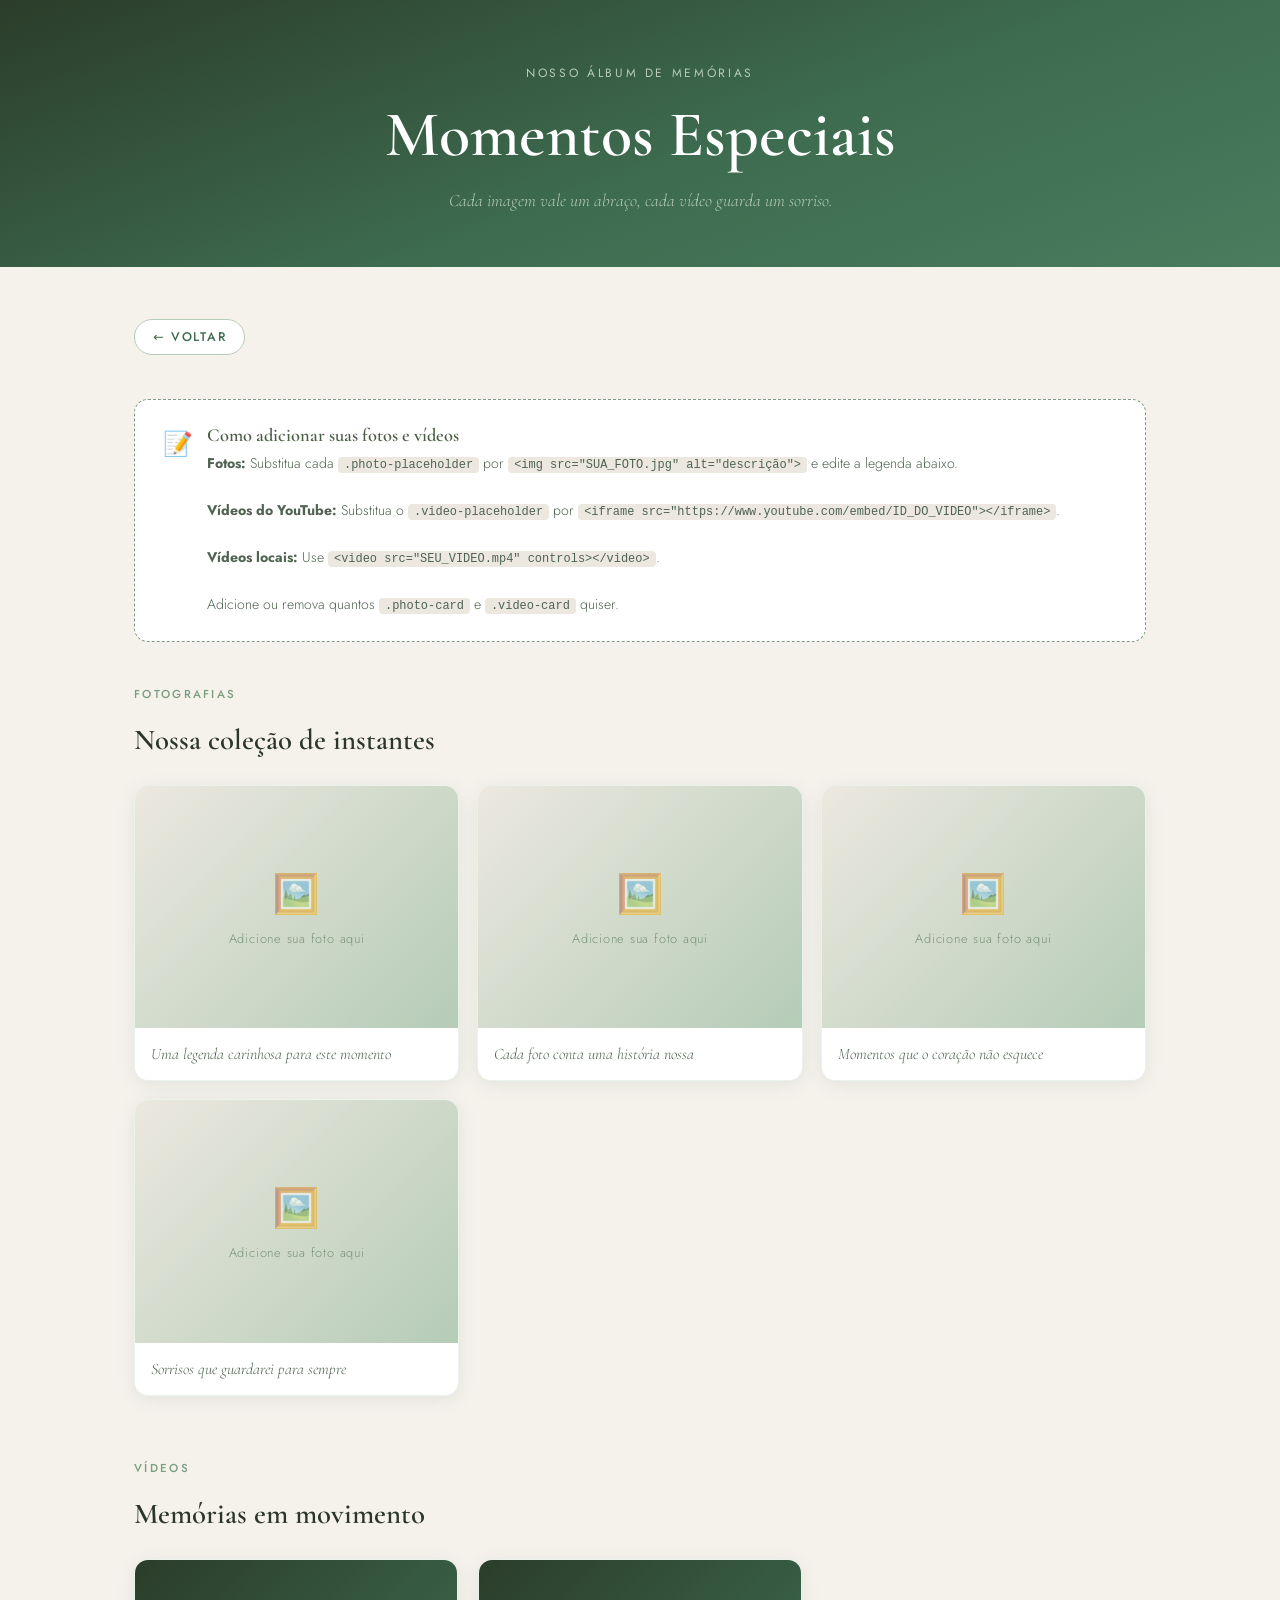
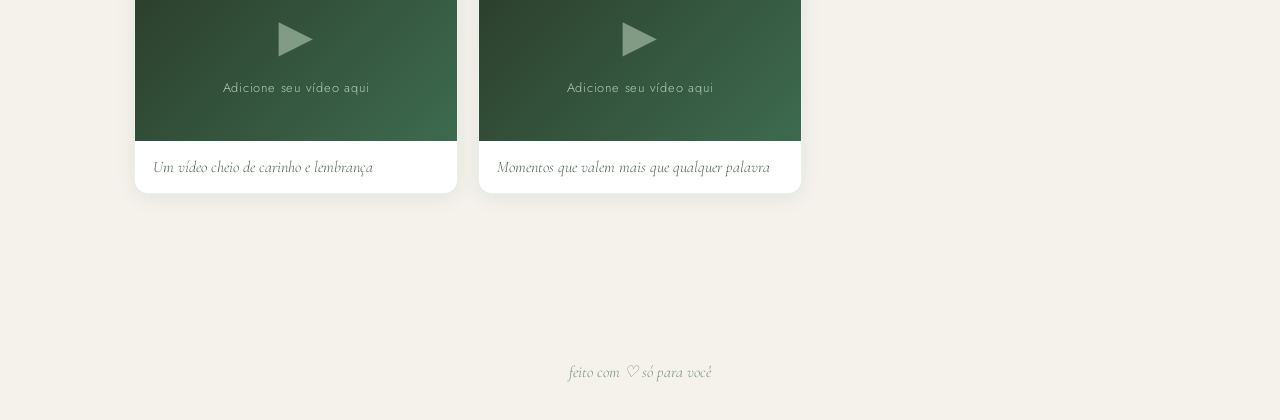
==== galeria.html @ 0e3a7325 "Add files via upload" ====
<!DOCTYPE html>
<html lang="pt-BR">
<head>
  <meta charset="UTF-8" />
  <meta name="viewport" content="width=device-width, initial-scale=1.0" />
  <title>Momentos Especiais ♡</title>
  <link rel="preconnect" href="https://fonts.googleapis.com" />
  <link href="https://fonts.googleapis.com/css2?family=Cormorant+Garamond:ital,wght@0,400;0,600;1,400;1,600&family=Jost:wght@300;400;500&display=swap" rel="stylesheet" />
  <style>
    /* ─── TOKENS ─── */
    :root {
      --moss:       #4a5e45;
      --emerald:    #3d6b4f;
      --sage:       #7a9e7e;
      --sage-light: #b5ccb7;
      --cream:      #f5f2ec;
      --parchment:  #ece8df;
      --gold:       #c9a96e;
      --text-dark:  #2b3629;
      --text-mid:   #4f6350;
      --text-light: #7a9478;
      --ff-display: 'Cormorant Garamond', Georgia, serif;
      --ff-body:    'Jost', system-ui, sans-serif;
      --transition: .35s cubic-bezier(.4,0,.2,1);
    }

    *, *::before, *::after { box-sizing: border-box; margin: 0; padding: 0; }
    html { scroll-behavior: smooth; }

    body {
      background: var(--cream);
      color: var(--text-dark);
      font-family: var(--ff-body);
      font-weight: 300;
      min-height: 100vh;
    }

    /* ─── HERO ─── */
    .hero {
      text-align: center;
      padding: 64px 24px 52px;
      background: linear-gradient(160deg, #2b3d2a 0%, #3d6b4f 55%, #4a7c5e 100%);
    }

    .hero-eyebrow {
      font-size: .75rem;
      font-weight: 400;
      letter-spacing: .22em;
      text-transform: uppercase;
      color: var(--sage-light);
      margin-bottom: 14px;
    }

    .hero-title {
      font-family: var(--ff-display);
      font-size: clamp(2.2rem, 7vw, 4rem);
      font-weight: 600;
      color: #fff;
      margin-bottom: 14px;
    }

    .hero-sub {
      font-family: var(--ff-display);
      font-style: italic;
      font-size: 1.1rem;
      color: var(--sage-light);
      max-width: 440px;
      margin: 0 auto;
      line-height: 1.6;
    }

    /* ─── WRAPPER ─── */
    .wrapper {
      max-width: 1060px;
      margin: 0 auto;
      padding: 52px 24px 80px;
    }

    /* ─── VOLTAR ─── */
    .btn-voltar {
      display: inline-flex;
      align-items: center;
      gap: 6px;
      font-size: .78rem;
      font-weight: 500;
      letter-spacing: .14em;
      text-transform: uppercase;
      color: var(--emerald);
      text-decoration: none;
      border: 1px solid var(--sage-light);
      border-radius: 40px;
      padding: 8px 18px;
      background: #fff;
      margin-bottom: 44px;
      transition: background var(--transition), box-shadow var(--transition);
    }
    .btn-voltar:hover { background: var(--parchment); box-shadow: 0 4px 16px rgba(61,107,79,.12); }

    /* ─── INSTRUÇÃO DE EDIÇÃO ─── */
    .edit-notice {
      background: #fff;
      border: 1px dashed var(--sage);
      border-radius: 14px;
      padding: 24px 28px;
      margin-bottom: 44px;
      display: flex;
      gap: 14px;
      align-items: flex-start;
    }

    .edit-notice-icon { font-size: 1.5rem; flex-shrink: 0; margin-top: 2px; }

    .edit-notice-text h3 {
      font-family: var(--ff-display);
      font-size: 1.15rem;
      font-weight: 600;
      color: var(--moss);
      margin-bottom: 6px;
    }

    .edit-notice-text p {
      font-size: .88rem;
      color: var(--text-mid);
      line-height: 1.65;
    }

    .edit-notice-text code {
      background: var(--parchment);
      border-radius: 4px;
      padding: 1px 6px;
      font-family: monospace;
      font-size: .85em;
    }

    /* ─── SEÇÃO FOTOS ─── */
    .section-label {
      font-size: .72rem;
      font-weight: 500;
      letter-spacing: .2em;
      text-transform: uppercase;
      color: var(--sage);
      margin-bottom: 20px;
    }

    .section-title {
      font-family: var(--ff-display);
      font-size: 1.8rem;
      font-weight: 600;
      color: var(--text-dark);
      margin-bottom: 28px;
    }

    /* ─── GRID DE FOTOS ─── */
    .photo-grid {
      display: grid;
      grid-template-columns: repeat(auto-fill, minmax(240px, 1fr));
      gap: 18px;
      margin-bottom: 64px;
    }

    .photo-card {
      background: #fff;
      border-radius: 14px;
      overflow: hidden;
      box-shadow: 0 4px 18px rgba(61,107,79,.1);
      border: 1px solid rgba(122,158,126,.15);
      transition: transform var(--transition), box-shadow var(--transition);
    }

    .photo-card:hover {
      transform: translateY(-4px);
      box-shadow: 0 10px 32px rgba(61,107,79,.18);
    }

    /* Placeholder visual enquanto não há foto real */
    .photo-placeholder {
      width: 100%;
      aspect-ratio: 4/3;
      background: linear-gradient(135deg, var(--parchment) 0%, var(--sage-light) 100%);
      display: flex;
      flex-direction: column;
      align-items: center;
      justify-content: center;
      gap: 8px;
      color: var(--text-light);
      font-size: .8rem;
      letter-spacing: .06em;
    }

    .photo-placeholder-icon { font-size: 2.4rem; opacity: .5; }

    /* Imagem real (quando adicionada) */
    .photo-card img {
      width: 100%;
      aspect-ratio: 4/3;
      object-fit: cover;
      display: block;
    }

    .photo-caption {
      padding: 14px 16px;
    }

    .photo-caption p {
      font-family: var(--ff-display);
      font-style: italic;
      font-size: 1rem;
      color: var(--text-mid);
      line-height: 1.5;
    }

    /* ─── GRID DE VÍDEOS ─── */
    .video-grid {
      display: grid;
      grid-template-columns: repeat(auto-fill, minmax(300px, 1fr));
      gap: 20px;
      margin-bottom: 56px;
    }

    .video-card {
      background: #fff;
      border-radius: 14px;
      overflow: hidden;
      box-shadow: 0 4px 18px rgba(61,107,79,.1);
      border: 1px solid rgba(122,158,126,.15);
    }

    /* Placeholder de vídeo */
    .video-placeholder {
      width: 100%;
      aspect-ratio: 16/9;
      background: linear-gradient(135deg, #2b3d2a 0%, #3d6b4f 100%);
      display: flex;
      flex-direction: column;
      align-items: center;
      justify-content: center;
      gap: 10px;
      color: var(--sage-light);
      font-size: .8rem;
      letter-spacing: .06em;
    }

    .video-placeholder-icon { font-size: 2.8rem; opacity: .6; }

    /* iframe do YouTube (quando adicionado) */
    .video-card iframe {
      width: 100%;
      aspect-ratio: 16/9;
      border: none;
      display: block;
    }

    .video-caption {
      padding: 14px 18px;
    }

    .video-caption p {
      font-family: var(--ff-display);
      font-style: italic;
      font-size: 1rem;
      color: var(--text-mid);
      line-height: 1.5;
    }

    /* ─── RODAPÉ ─── */
    .site-footer {
      text-align: center;
      padding: 32px 16px 40px;
      font-family: var(--ff-display);
      font-style: italic;
      font-size: 1rem;
      color: var(--text-light);
    }

    /* ─── RESPONSIVO ─── */
    @media (max-width: 500px) {
      .wrapper { padding: 36px 16px 60px; }
      .photo-grid { grid-template-columns: 1fr 1fr; gap: 12px; }
      .video-grid { grid-template-columns: 1fr; }
    }
  </style>
</head>
<body>

  <header class="hero">
    <p class="hero-eyebrow">nosso álbum de memórias</p>
    <h1 class="hero-title">Momentos Especiais</h1>
    <p class="hero-sub">Cada imagem vale um abraço, cada vídeo guarda um sorriso.</p>
  </header>

  <div class="wrapper">

    <a href="index.html" class="btn-voltar">← Voltar</a>

    <!-- ░░ INSTRUÇÃO PARA EDITAR ░░ -->
    <div class="edit-notice">
      <span class="edit-notice-icon">📝</span>
      <div class="edit-notice-text">
        <h3>Como adicionar suas fotos e vídeos</h3>
        <p>
          <strong>Fotos:</strong> Substitua cada <code>.photo-placeholder</code> por
          <code>&lt;img src="SUA_FOTO.jpg" alt="descrição"&gt;</code> e edite a legenda abaixo.<br><br>
          <strong>Vídeos do YouTube:</strong> Substitua o <code>.video-placeholder</code> por
          <code>&lt;iframe src="https://www.youtube.com/embed/ID_DO_VIDEO"&gt;&lt;/iframe&gt;</code>.<br><br>
          <strong>Vídeos locais:</strong> Use
          <code>&lt;video src="SEU_VIDEO.mp4" controls&gt;&lt;/video&gt;</code>.<br><br>
          Adicione ou remova quantos <code>.photo-card</code> e <code>.video-card</code> quiser.
        </p>
      </div>
    </div>

    <!-- ░░ SEÇÃO DE FOTOS ░░ -->
    <p class="section-label">Fotografias</p>
    <h2 class="section-title">Nossa coleção de instantes</h2>

    <div class="photo-grid">

      <!-- FOTO 1 — Substitua o placeholder pela sua imagem -->
      <div class="photo-card">
        <!-- <img src="foto1.jpg" alt="Descrição da foto 1" /> -->
        <div class="photo-placeholder">
          <span class="photo-placeholder-icon">🖼️</span>
          Adicione sua foto aqui
        </div>
        <div class="photo-caption">
          <p>Uma legenda carinhosa para este momento</p>
        </div>
      </div>

      <!-- FOTO 2 -->
      <div class="photo-card">
        <!-- <img src="foto2.jpg" alt="Descrição da foto 2" /> -->
        <div class="photo-placeholder">
          <span class="photo-placeholder-icon">🖼️</span>
          Adicione sua foto aqui
        </div>
        <div class="photo-caption">
          <p>Cada foto conta uma história nossa</p>
        </div>
      </div>

      <!-- FOTO 3 -->
      <div class="photo-card">
        <!-- <img src="foto3.jpg" alt="Descrição da foto 3" /> -->
        <div class="photo-placeholder">
          <span class="photo-placeholder-icon">🖼️</span>
          Adicione sua foto aqui
        </div>
        <div class="photo-caption">
          <p>Momentos que o coração não esquece</p>
        </div>
      </div>

      <!-- FOTO 4 -->
      <div class="photo-card">
        <!-- <img src="foto4.jpg" alt="Descrição da foto 4" /> -->
        <div class="photo-placeholder">
          <span class="photo-placeholder-icon">🖼️</span>
          Adicione sua foto aqui
        </div>
        <div class="photo-caption">
          <p>Sorrisos que guardarei para sempre</p>
        </div>
      </div>

    </div><!-- /photo-grid -->

    <!-- ░░ SEÇÃO DE VÍDEOS ░░ -->
    <p class="section-label">Vídeos</p>
    <h2 class="section-title">Memórias em movimento</h2>

    <div class="video-grid">

      <!-- VÍDEO 1 — Cole o embed do YouTube ou use <video> -->
      <div class="video-card">
        <!-- <iframe src="https://www.youtube.com/embed/SEU_ID_AQUI" allowfullscreen></iframe> -->
        <!-- <video src="video1.mp4" controls></video> -->
        <div class="video-placeholder">
          <span class="video-placeholder-icon">▶️</span>
          Adicione seu vídeo aqui
        </div>
        <div class="video-caption">
          <p>Um vídeo cheio de carinho e lembrança</p>
        </div>
      </div>

      <!-- VÍDEO 2 -->
      <div class="video-card">
        <!-- <iframe src="https://www.youtube.com/embed/SEU_ID_AQUI" allowfullscreen></iframe> -->
        <div class="video-placeholder">
          <span class="video-placeholder-icon">▶️</span>
          Adicione seu vídeo aqui
        </div>
        <div class="video-caption">
          <p>Momentos que valem mais que qualquer palavra</p>
        </div>
      </div>

    </div><!-- /video-grid -->

  </div><!-- /wrapper -->

  <footer class="site-footer">
    <p>feito com ♡ só para você</p>
  </footer>

</body>
</html>
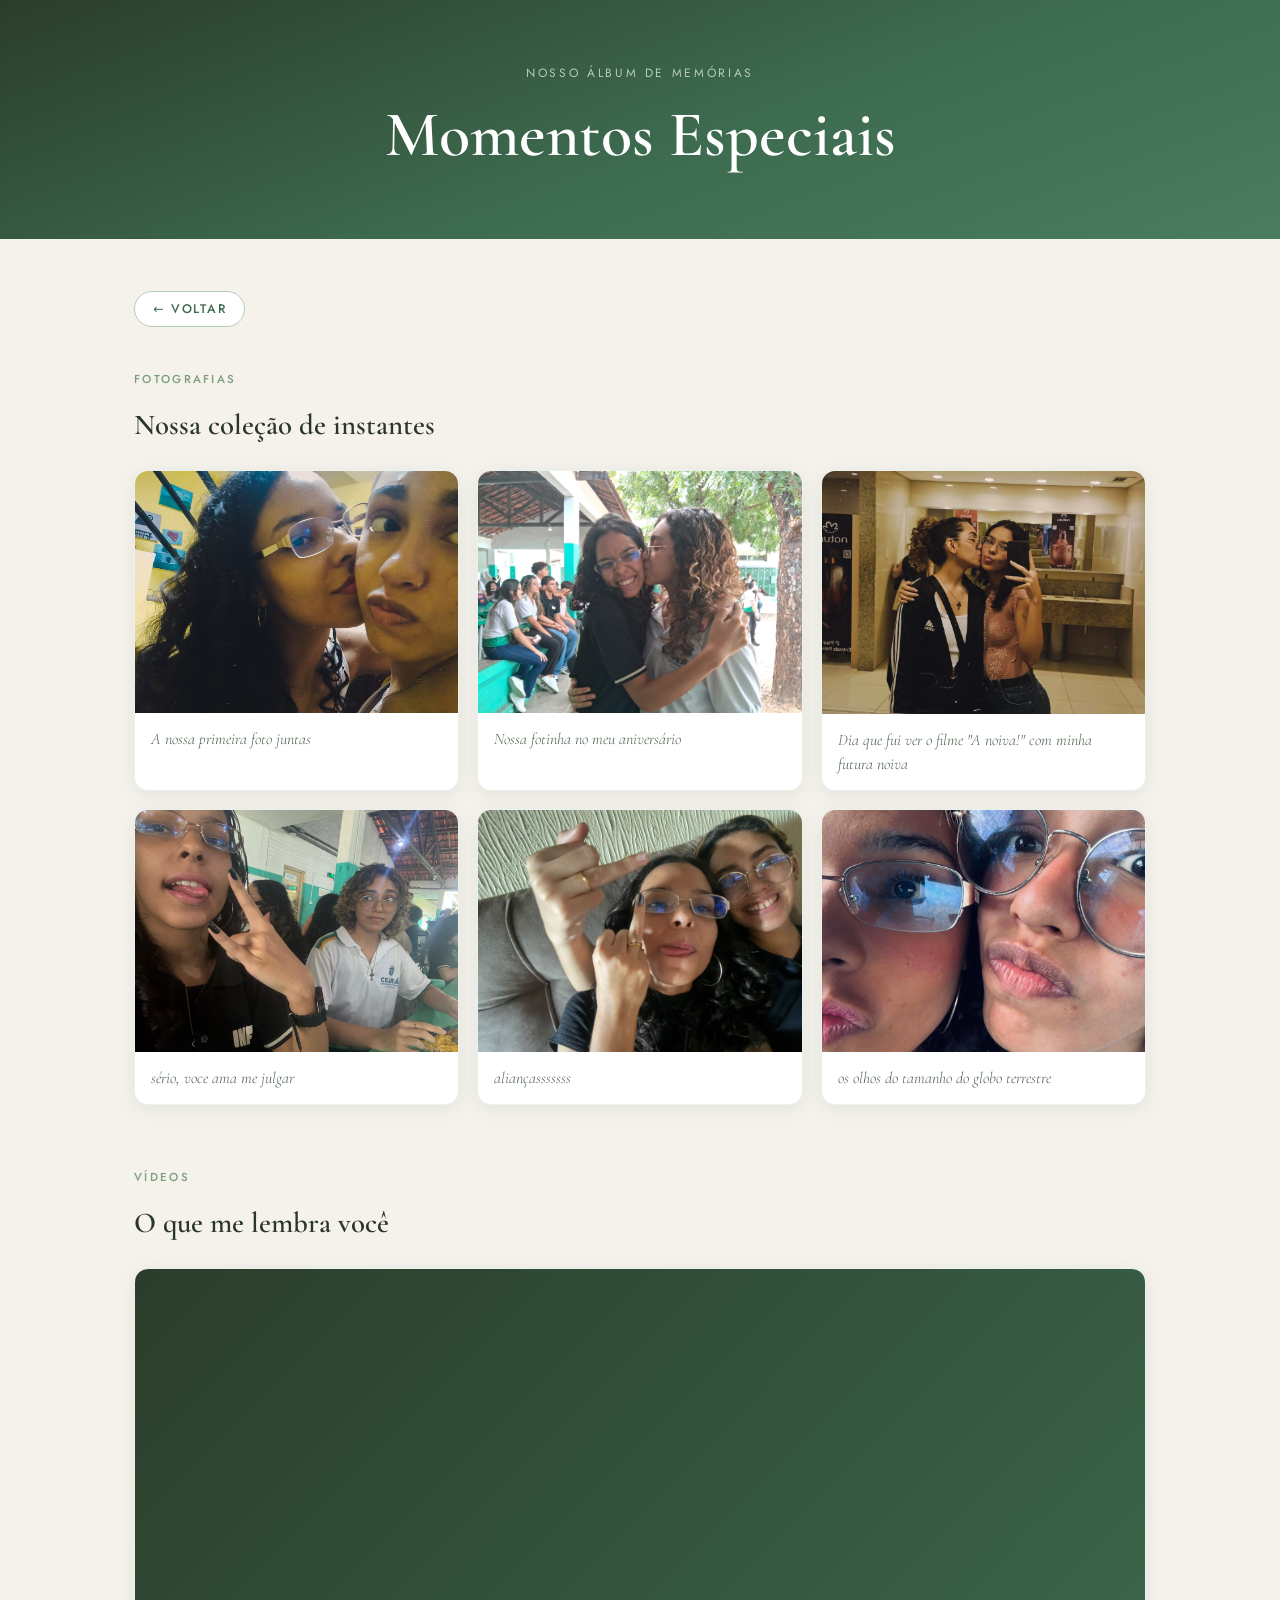
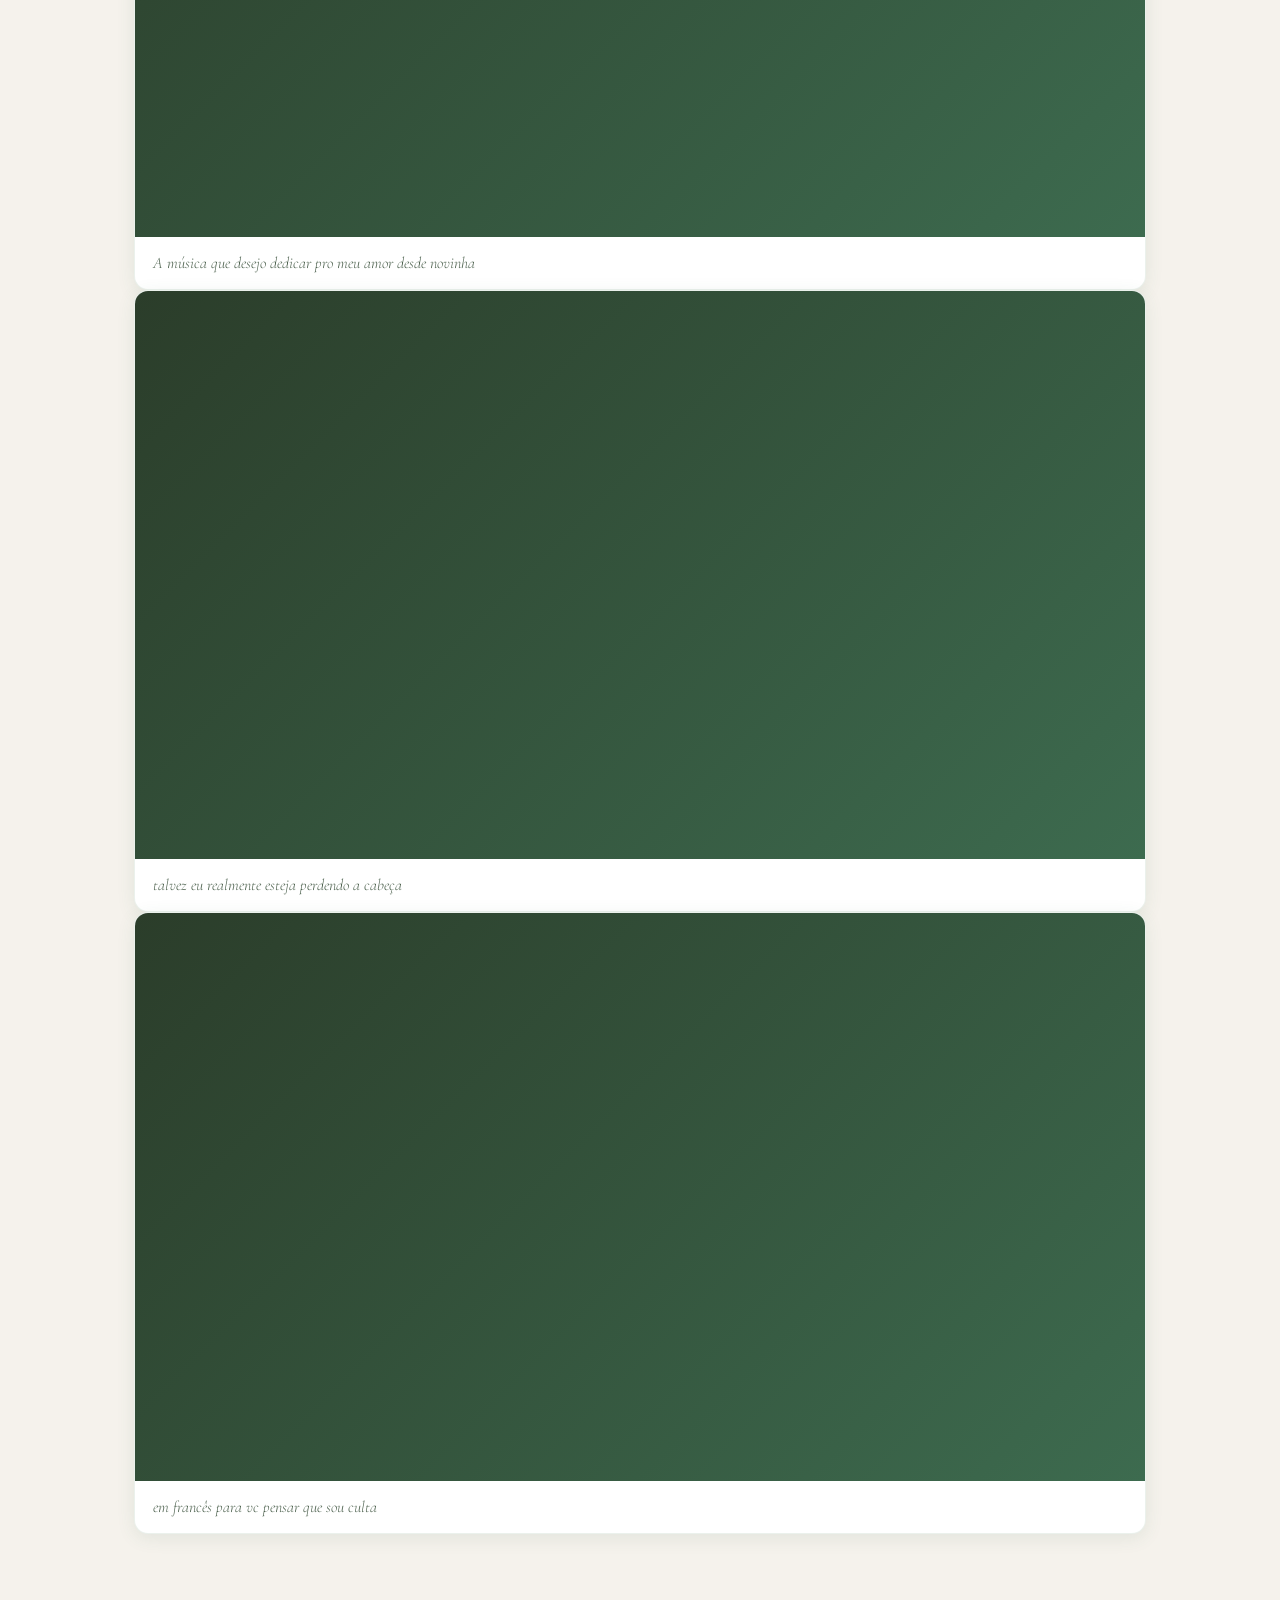
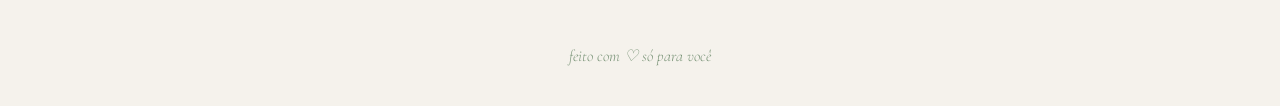
==== commit 5f5d379f: "Add files via upload" ====
--- a/galeria.html
+++ b/galeria.html
@@ -96,41 +96,6 @@
     }
     .btn-voltar:hover { background: var(--parchment); box-shadow: 0 4px 16px rgba(61,107,79,.12); }
 
-    /* ─── INSTRUÇÃO DE EDIÇÃO ─── */
-    .edit-notice {
-      background: #fff;
-      border: 1px dashed var(--sage);
-      border-radius: 14px;
-      padding: 24px 28px;
-      margin-bottom: 44px;
-      display: flex;
-      gap: 14px;
-      align-items: flex-start;
-    }
-
-    .edit-notice-icon { font-size: 1.5rem; flex-shrink: 0; margin-top: 2px; }
-
-    .edit-notice-text h3 {
-      font-family: var(--ff-display);
-      font-size: 1.15rem;
-      font-weight: 600;
-      color: var(--moss);
-      margin-bottom: 6px;
-    }
-
-    .edit-notice-text p {
-      font-size: .88rem;
-      color: var(--text-mid);
-      line-height: 1.65;
-    }
-
-    .edit-notice-text code {
-      background: var(--parchment);
-      border-radius: 4px;
-      padding: 1px 6px;
-      font-family: monospace;
-      font-size: .85em;
-    }
 
     /* ─── SEÇÃO FOTOS ─── */
     .section-label {
@@ -285,29 +250,11 @@
   <header class="hero">
     <p class="hero-eyebrow">nosso álbum de memórias</p>
     <h1 class="hero-title">Momentos Especiais</h1>
-    <p class="hero-sub">Cada imagem vale um abraço, cada vídeo guarda um sorriso.</p>
   </header>
 
   <div class="wrapper">
 
     <a href="index.html" class="btn-voltar">← Voltar</a>
-
-    <!-- ░░ INSTRUÇÃO PARA EDITAR ░░ -->
-    <div class="edit-notice">
-      <span class="edit-notice-icon">📝</span>
-      <div class="edit-notice-text">
-        <h3>Como adicionar suas fotos e vídeos</h3>
-        <p>
-          <strong>Fotos:</strong> Substitua cada <code>.photo-placeholder</code> por
-          <code>&lt;img src="SUA_FOTO.jpg" alt="descrição"&gt;</code> e edite a legenda abaixo.<br><br>
-          <strong>Vídeos do YouTube:</strong> Substitua o <code>.video-placeholder</code> por
-          <code>&lt;iframe src="https://www.youtube.com/embed/ID_DO_VIDEO"&gt;&lt;/iframe&gt;</code>.<br><br>
-          <strong>Vídeos locais:</strong> Use
-          <code>&lt;video src="SEU_VIDEO.mp4" controls&gt;&lt;/video&gt;</code>.<br><br>
-          Adicione ou remova quantos <code>.photo-card</code> e <code>.video-card</code> quiser.
-        </p>
-      </div>
-    </div>
 
     <!-- ░░ SEÇÃO DE FOTOS ░░ -->
     <p class="section-label">Fotografias</p>
@@ -319,11 +266,10 @@
       <div class="photo-card">
         <!-- <img src="foto1.jpg" alt="Descrição da foto 1" /> -->
         <div class="photo-placeholder">
-          <span class="photo-placeholder-icon">🖼️</span>
-          Adicione sua foto aqui
-        </div>
-        <div class="photo-caption">
-          <p>Uma legenda carinhosa para este momento</p>
+          <img src="trancinhass.jpeg" alt="Descrição da foto 1" />
+        </div>
+        <div class="photo-caption">
+          <p>A nossa primeira foto juntas</p>
         </div>
       </div>
 
@@ -331,11 +277,10 @@
       <div class="photo-card">
         <!-- <img src="foto2.jpg" alt="Descrição da foto 2" /> -->
         <div class="photo-placeholder">
-          <span class="photo-placeholder-icon">🖼️</span>
-          Adicione sua foto aqui
-        </div>
-        <div class="photo-caption">
-          <p>Cada foto conta uma história nossa</p>
+        <img src="12demarco.jpeg" alt="Descrição da foto 1" />
+        </div>
+        <div class="photo-caption">
+          <p>Nossa fotinha no meu aniversário</p>
         </div>
       </div>
 
@@ -343,11 +288,10 @@
       <div class="photo-card">
         <!-- <img src="foto3.jpg" alt="Descrição da foto 3" /> -->
         <div class="photo-placeholder">
-          <span class="photo-placeholder-icon">🖼️</span>
-          Adicione sua foto aqui
-        </div>
-        <div class="photo-caption">
-          <p>Momentos que o coração não esquece</p>
+        <img src="ficaprocafe.jpeg" alt="Descrição da foto 1" />
+        </div>
+        <div class="photo-caption">
+          <p>Dia que fui ver o filme "A noiva!" com minha futura noiva</p>
         </div>
       </div>
 
@@ -355,11 +299,30 @@
       <div class="photo-card">
         <!-- <img src="foto4.jpg" alt="Descrição da foto 4" /> -->
         <div class="photo-placeholder">
-          <span class="photo-placeholder-icon">🖼️</span>
-          Adicione sua foto aqui
-        </div>
-        <div class="photo-caption">
-          <p>Sorrisos que guardarei para sempre</p>
+       <img src="elameodeia.jpeg" alt="Descrição da foto 1" />
+        </div>
+        <div class="photo-caption">
+          <p>sério, voce ama me julgar</p>
+        </div>
+      </div>
+
+            <div class="photo-card">
+        <!-- <img src="foto4.jpg" alt="Descrição da foto 4" /> -->
+        <div class="photo-placeholder">
+       <img src="aneisss.jpeg" alt="Descrição da foto 1" />
+        </div>
+        <div class="photo-caption">
+          <p>aliançasssssss</p>
+        </div>
+      </div>
+
+                  <div class="photo-card">
+        <!-- <img src="foto4.jpg" alt="Descrição da foto 4" /> -->
+        <div class="photo-placeholder">
+       <img src="zoiudinhas.jpeg" alt="Descrição da foto 1" />
+        </div>
+        <div class="photo-caption">
+          <p>os olhos do tamanho do globo terrestre</p>
         </div>
       </div>
 
@@ -367,34 +330,43 @@
 
     <!-- ░░ SEÇÃO DE VÍDEOS ░░ -->
     <p class="section-label">Vídeos</p>
-    <h2 class="section-title">Memórias em movimento</h2>
-
-    <div class="video-grid">
+    <h2 class="section-title">O que me lembra você</h2>
+
+    <class="video-grid">
 
       <!-- VÍDEO 1 — Cole o embed do YouTube ou use <video> -->
       <div class="video-card">
         <!-- <iframe src="https://www.youtube.com/embed/SEU_ID_AQUI" allowfullscreen></iframe> -->
         <!-- <video src="video1.mp4" controls></video> -->
         <div class="video-placeholder">
-          <span class="video-placeholder-icon">▶️</span>
-          Adicione seu vídeo aqui
+      <iframe src="https://www.youtube.com/embed/e0kfrKIKepM" allowfullscreen></iframe>
         </div>
         <div class="video-caption">
-          <p>Um vídeo cheio de carinho e lembrança</p>
+          <p> A música que desejo dedicar pro meu amor desde novinha</p>
         </div>
       </div>
 
       <!-- VÍDEO 2 -->
       <div class="video-card">
-        <!-- <iframe src="https://www.youtube.com/embed/SEU_ID_AQUI" allowfullscreen></iframe> -->
+        <!-- <iframe src="https://www.youtube.com/embed/rA4iMBHiuBM" allowfullscreen></iframe> -->
         <div class="video-placeholder">
-          <span class="video-placeholder-icon">▶️</span>
-          Adicione seu vídeo aqui
+        <iframe src="https://www.youtube.com/embed/rA4iMBHiuBM" allowfullscreen></iframe>
         </div>
         <div class="video-caption">
-          <p>Momentos que valem mais que qualquer palavra</p>
-        </div>
-      </div>
+          <p>talvez eu realmente esteja perdendo a cabeça</p>
+        </div>
+      </div>
+
+      <div class="video-card">
+        <!-- <iframe src="https://www.youtube.com/embed/rA4iMBHiuBM" allowfullscreen></iframe> -->
+        <div class="video-placeholder">
+        <iframe src="https://www.youtube.com/embed/T2lVpv1FUb0" allowfullscreen></iframe>
+        </div>
+        <div class="video-caption">
+          <p>em francês para vc pensar que sou culta</p>
+        </div>
+      </div>
+
 
     </div><!-- /video-grid -->
 
